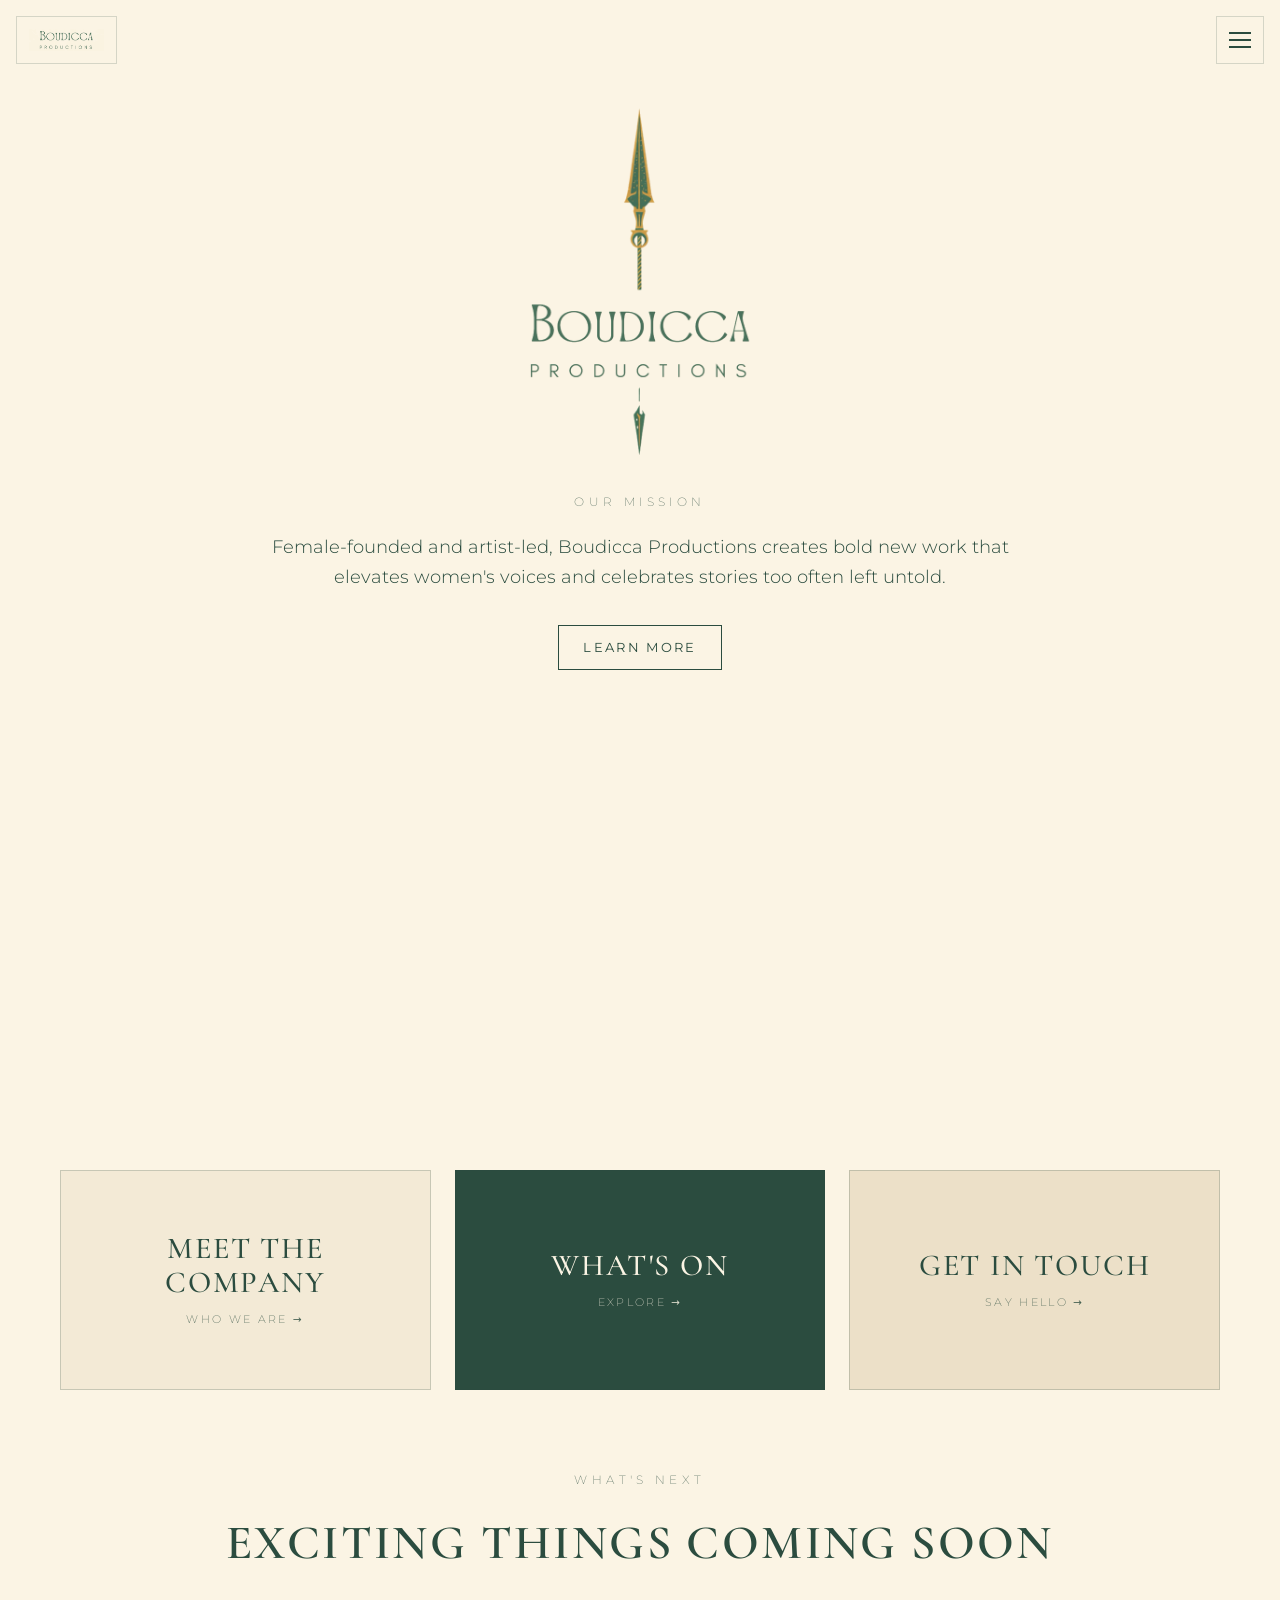
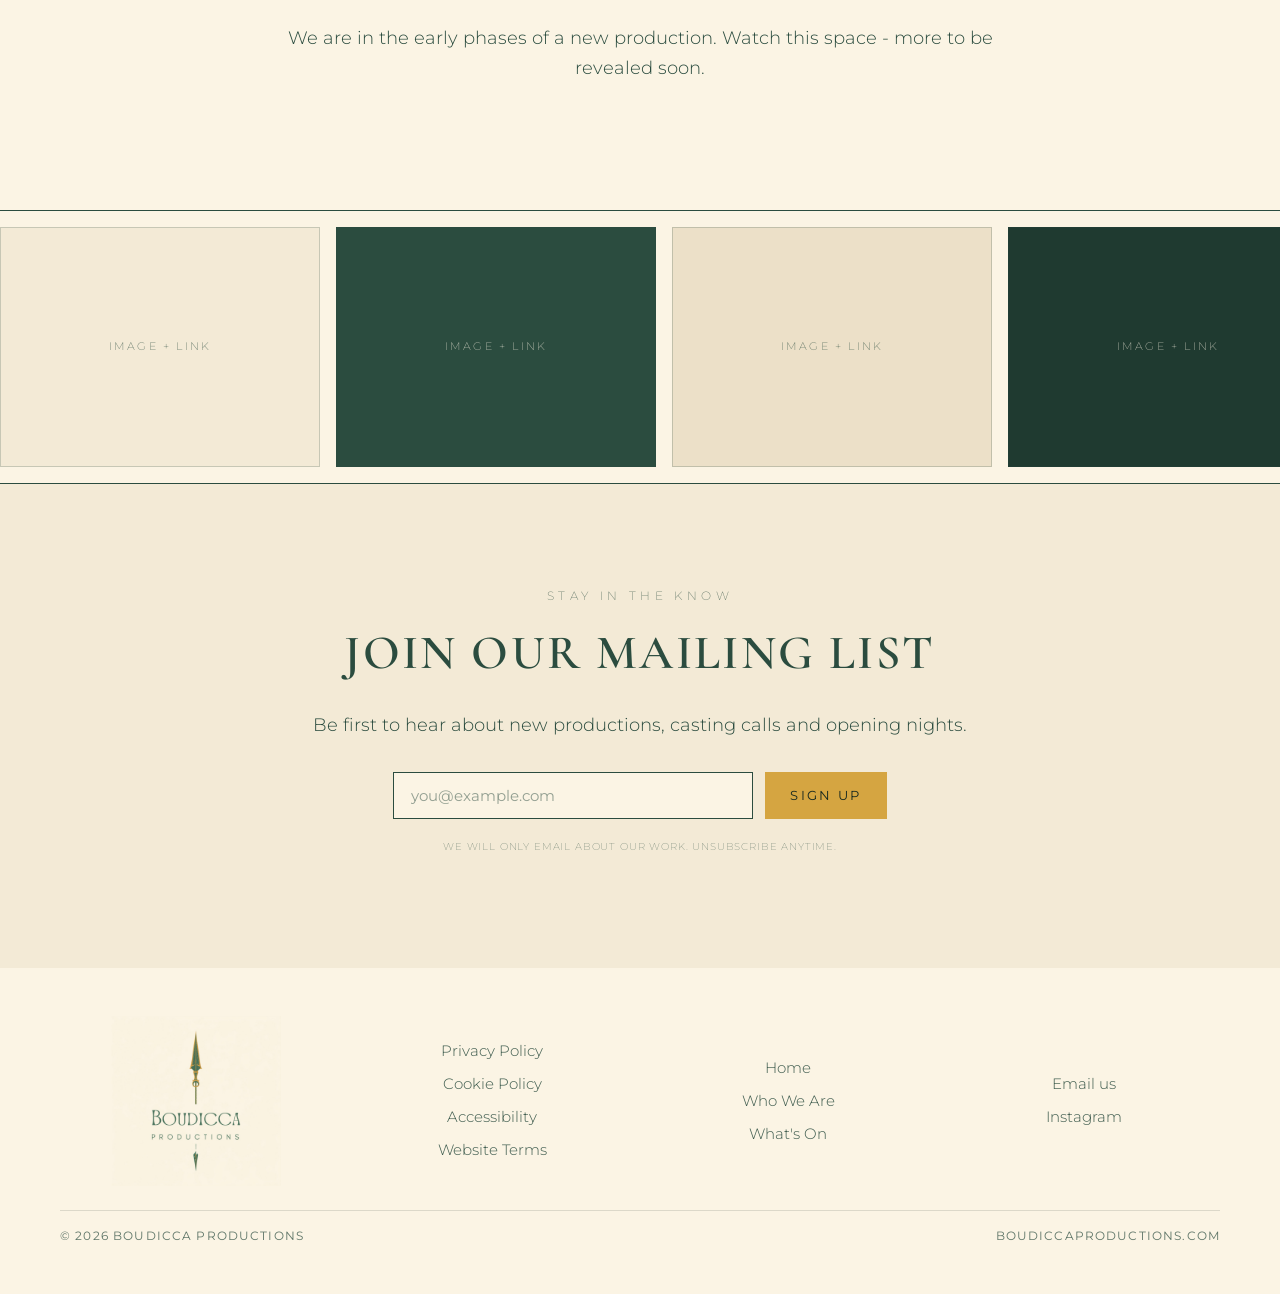
==== index.html @ f5ea2e33 "Refine homepage and shared layout" ====
<!DOCTYPE html>
<html lang="en">
  <head>
    <meta charset="utf-8" />
    <meta name="viewport" content="width=device-width, initial-scale=1" />
    <title>Boudicca Productions</title>
    <meta
      name="description"
      content="Female-founded, artist-led theatre company creating bold new work that elevates women's voices. Stage now; film and television to come."
    />
    <link rel="canonical" href="https://boudiccaproductions.com/" />
    <link rel="icon" type="image/png" sizes="32x32" href="assets/img/favicon-32.png" />
    <link rel="apple-touch-icon" sizes="180x180" href="assets/img/favicon-180.png" />
    <link rel="stylesheet" href="css/style.css" />
  </head>
  <body>
    <input type="checkbox" id="nav-toggle" class="nav-toggle" aria-label="Open menu" />
    <label for="nav-toggle" class="burger" aria-hidden="true"><span></span><span></span><span></span></label>
    <a class="brand-chip" href="index.html" aria-label="Boudicca Productions home"><img src="assets/img/wordmark.png" alt="Boudicca Productions" width="1184" height="346" /></a>
    <nav class="nav-overlay" aria-label="Primary">
      <ul>
          <li><a href="index.html" aria-current="page">Home</a></li>
          <li><a href="projects.html">What's On</a></li>
          <li><a href="who-we-are.html">Who We Are</a></li>
          <li><a href="mission.html">Our Mission</a></li>
          <li><a href="blog.html">Blog</a></li>
          <li><a href="contact.html">Contact</a></li>      </ul>
    </nav>
    <header class="site-header site-header--flush">
      <!-- LOGO ROW as the top banner: logo centred, a placeholder block each side.
           Swap the side blocks for images/content later. -->
      <div class="container" style="padding: 4.5rem 0 0">
        <img
          class="brand-band__logo"
          src="assets/img/logo-clear.png"
          alt=""
          width="900"
          height="900"
        />
      </div>
    </header>

    <main>
      <h1 class="sr-only">Boudicca Productions</h1>

      <!-- ============ MISSION STATEMENT ============ -->
      <section
        class="section section--tight center"
        id="mission"
        style="padding-top: 0"
      >
        <div class="container">
          <p class="eyebrow">Our Mission</p>
          <p class="lede">
            Female-founded and artist-led, Boudicca Productions creates bold new
            work that elevates women's voices and celebrates stories too often
            left untold.
          </p>
          <p style="margin-top: 2rem; margin-inline: auto">
            <a class="btn" href="mission.html">Learn More</a>
          </p>
        </div>
      </section>

      <!-- ============ CROSSFADE (below the mission) ============ -->
      <!-- Placeholder "Coming Soon" slides; swap each .hero-slide for an image:
           <div class="hero-slide"><img src="assets/img/hero/1.jpg" alt="" /></div> -->
      <section class="section" style="padding-block: 0" aria-label="Coming soon">
        <div class="hero-slider">
          <div class="hero-slide shade-g1"><span>Coming Soon</span></div>
          <div class="hero-slide shade-c1"><span>Coming Soon</span></div>
          <div class="hero-slide shade-g2"><span>Coming Soon</span></div>
        </div>
      </section>

      <!-- ============ CTA ROW (three link blocks, no logo) ============ -->
      <section class="section section--tight center cta-row-section">
        <div class="container">
          <div class="cta-row">
            <a class="logo-side shade-c1" href="who-we-are.html">
              <span class="logo-side__title">Meet the Company</span>
              <span class="logo-side__cue">Who we are &rarr;</span>
            </a>
            <a class="logo-side shade-g1" href="projects.html">
              <span class="logo-side__title">What's On</span>
              <span class="logo-side__cue">Explore &rarr;</span>
            </a>
            <a class="logo-side shade-c2" href="contact.html">
              <span class="logo-side__title">Get in Touch</span>
              <span class="logo-side__cue">Say hello &rarr;</span>
            </a>
          </div>
        </div>
      </section>

      <!-- ============ COMING SOON (text, own section) ============ -->
      <section class="section section--tight center what-next-block" aria-label="What's next">
        <div class="container">
          <p class="eyebrow">What's Next</p>
          <h2>Exciting things coming soon</h2>
          <p class="lede">
            We are in the early phases of a new production. Watch this space -
            more to be revealed soon.
          </p>
        </div>
      </section>

      <!-- ============ MARQUEE (standalone) ============ -->
      <section
        class="section section--tight"
        style="padding-bottom: 0"
        aria-label="Upcoming productions"
      >
        <!-- MARQUEE: full-bleed, infinite auto-scroll. The track holds TWO identical
             copies of the slides; the CSS shifts it -50% for a seamless loop, so keep
             the copies in sync. Placeholder slides (cream/green shades) mark where
             linked production images will go. Swap each <a> in BOTH copies for a real
             image link, e.g.
               <a class="coming-slide" href="/show">
                 <img src="assets/img/projects/show.jpg" alt="Show title" />
               </a> -->
        <div class="marquee" aria-label="Upcoming productions">
          <div class="marquee__track">
            <!-- copy 1 -->
            <a class="coming-slide shade-c1" href="#"><span>Image + link</span></a>
            <a class="coming-slide shade-g1" href="#"><span>Image + link</span></a>
            <a class="coming-slide shade-c2" href="#"><span>Image + link</span></a>
            <a class="coming-slide shade-g2" href="#"><span>Image + link</span></a>
            <a class="coming-slide shade-c3" href="#"><span>Image + link</span></a>
            <a class="coming-slide shade-g3" href="#"><span>Image + link</span></a>
            <!-- copy 2 (visual duplicate, hidden from assistive tech) -->
            <a class="coming-slide shade-c1" href="#" aria-hidden="true" tabindex="-1"><span>Image + link</span></a>
            <a class="coming-slide shade-g1" href="#" aria-hidden="true" tabindex="-1"><span>Image + link</span></a>
            <a class="coming-slide shade-c2" href="#" aria-hidden="true" tabindex="-1"><span>Image + link</span></a>
            <a class="coming-slide shade-g2" href="#" aria-hidden="true" tabindex="-1"><span>Image + link</span></a>
            <a class="coming-slide shade-c3" href="#" aria-hidden="true" tabindex="-1"><span>Image + link</span></a>
            <a class="coming-slide shade-g3" href="#" aria-hidden="true" tabindex="-1"><span>Image + link</span></a>
          </div>
        </div>
      </section>
          <section class="section section--tint newsletter" id="newsletter">
        <div class="container">
          <p class="eyebrow">Stay in the Know</p>
          <h2>Join our mailing list</h2>
          <p class="lede" style="margin-top: 0">
            Be first to hear about new productions, casting calls and opening
            nights.
          </p>
          <!-- PLACEHOLDER: set `action` to your mailing-list provider (Mailchimp,
               MailerLite, Buttondown, Formspree...). Static hosting cannot process
               the POST itself. -->
          <form class="signup" action="#" method="post">
            <label class="sr-only" for="nl-email">Email address</label>
            <input id="nl-email" type="email" name="email" placeholder="you@example.com" required />
            <button class="btn btn--cta" type="submit">Sign up</button>
          </form>
          <p class="newsletter__note">
            We will only email about our work. Unsubscribe anytime.
          </p>
        </div>
      </section>
    </main>

    <!-- ============ FOOTER (split) ============ -->
    <footer class="site-footer">
      <div class="container">
        <div class="footer-grid">
          <div class="footer-box footer-box--logo">
            <img
              class="footer-logo"
              src="assets/img/logo.png"
              alt="Boudicca Productions"
              width="900"
              height="900"
            />
          </div>
          <div class="footer-box">            <ul class="footer-list">
              <li><a href="privacy-policy.html">Privacy Policy</a></li>
              <li><a href="cookie-policy.html">Cookie Policy</a></li>
              <li><a href="accessibility.html">Accessibility</a></li>
              <li><a href="terms.html">Website Terms</a></li>
            </ul>
          </div>
          <div class="footer-box">            <ul class="footer-list">
              <li><a href="index.html">Home</a></li>
              <li><a href="who-we-are.html">Who We Are</a></li>
              <li><a href="projects.html">What's On</a></li>
            </ul>
          </div>
          <div class="footer-box">            <ul class="footer-list">
              <li><a href="mailto:hello@boudiccaproductions.com">Email us</a></li>
              <li><a href="https://www.instagram.com/boudiccaproductions/">Instagram</a></li>
            </ul>
          </div>
        </div>
        <div class="footer-bottom">
          <span>&copy; 2026 Boudicca Productions</span>
          <span>boudiccaproductions.com</span>
        </div>
      </div>
    </footer>
    <script>
      (function () {
        var t = document.getElementById("nav-toggle");
        if (!t) return;
        document.querySelectorAll(".nav-overlay a").forEach(function (a) {
          a.addEventListener("click", function () { t.checked = false; });
        });
        document.addEventListener("keydown", function (e) {
          if (e.key === "Escape") t.checked = false;
        });
      })();
    </script>
  </body>
</html>
---- css/style.css ----
@import url("../assets/fonts/fonts.css");
@import url("../assets/fonts/cormorant.css");

/* ============================================================
   Boudicca Productions — design system
   Palette + type taken from the brand logo (Canva → web-safe):
     parchment  #f7f5eb   background
     forest     #2b4c3f   headings / body / UI
   Heading face: Cormorant Garamond (the logo wordmark) · Body/label: Montserrat
   ============================================================ */

:root {
  --parchment: #fbf4e4; /* sampled from the logo file — logo sits seamless */
  --parchment-shade: #f3ead6; /* subtle panel tint */
  --forest: #2b4c3f;
  --forest-deep: #1f3a30;
  --forest-ink: #16281f; /* near-black green, footer/hero overlays */
  --hairline: rgba(43, 76, 63, 0.18);
  --gold: #d5a541; /* the spear gold — restrained accent */

  --measure: 62ch; /* comfortable reading width */
  --container: 1160px;
  --pad-block: clamp(3.5rem, 8vw, 7rem);

  --track: 0.35em; /* the logo's signature letter-spacing */
}
/* ---- reset-ish ---- */
*,
*::before,
*::after {
  box-sizing: border-box;
}

html {
  -webkit-text-size-adjust: 100%;
  scroll-behavior: smooth;
}

body {
  margin: 0;
  overflow-x: hidden; /* guard against any stray horizontal overflow */
  background: var(--parchment);
  color: var(--forest);
  font-family: "Montserrat", system-ui, sans-serif;
  font-weight: 400;
  line-height: 1.65;
  font-size: clamp(1rem, 0.6vw + 0.9rem, 1.075rem);
  -webkit-font-smoothing: antialiased;
  text-rendering: optimizeLegibility;
}

img {
  max-width: 100%;
  display: block;
}

a {
  color: inherit;
}

/* ---- headings ---- */
h1,
h2,
h3 {
  font-family: "Cormorant Garamond", Georgia, serif; /* the logo wordmark face */
  font-weight: 600; /* Cormorant is delicate — 600 holds weight at display sizes */
  text-transform: uppercase;
  line-height: 1.14;
  margin: 0 0 0.6em;
  letter-spacing: 0.05em;
}

h1 {
  font-size: clamp(2.4rem, 6vw, 4.5rem);
}
h2 {
  font-size: clamp(1.8rem, 4vw, 3rem);
}
h3 {
  font-size: clamp(1.2rem, 2.4vw, 1.6rem);
}

p {
  max-width: var(--measure);
}

/* label / eyebrow — Montserrat thin, tracked, uppercase (the "PRODUCTIONS" look) */
.eyebrow {
  font-weight: 200;
  text-transform: uppercase;
  letter-spacing: var(--track);
  font-size: 0.78rem;
  color: var(--forest);
  opacity: 0.75;
  margin: 0 0 1.2rem;
}
/* centre the eyebrow block inside centred sections (it's a max-width <p>) */
.center .eyebrow,
.eyebrow.center {
  margin-inline: auto;
}

/* readable prose block (mission page longer copy) */
.prose {
  max-width: var(--measure);
  margin-inline: auto;
  text-align: center;
}
.prose p {
  margin: 0 0 1.1rem;
}

/* ---- layout helpers ---- */
.container {
  width: min(100% - 2.5rem, var(--container));
  margin-inline: auto;
}

.section {
  padding-block: var(--pad-block);
  text-align: center; /* centred is the default — add .text-left where you want left */
}
/* keep max-width text blocks page-centred, not hugging the left */
.section p {
  margin-inline: auto;
}
.text-left {
  text-align: left;
}

.section--tint {
  background: var(--parchment-shade);
}

.section--tight {
  padding-block: clamp(1.25rem, 3vw, 2.25rem);
}
.cta-row-section {
  padding-top: clamp(2rem, 4vw, 3.25rem);
}
.what-next-block {
  min-height: clamp(220px, 28vw, 320px);
  display: grid;
  place-items: center;
}
.what-next-block .container {
  display: grid;
  gap: 0.35rem;
  justify-items: center;
}

.rule {
  border: 0;
  border-top: 1px solid var(--hairline);
  margin: 0;
}

.center {
  text-align: center;
}

.lede {
  font-size: clamp(1.1rem, 1.4vw, 1.35rem);
  font-weight: 300;
  line-height: 1.7;
  margin-inline: auto;
}

/* ---- buttons ---- */
.btn {
  display: inline-block;
  font-family: "Montserrat", sans-serif;
  font-weight: 400;
  text-transform: uppercase;
  letter-spacing: 0.18em;
  font-size: 0.8rem;
  text-decoration: none;
  padding: 0.85em 1.9em;
  border: 1px solid var(--forest);
  color: var(--forest);
  background: transparent;
  transition: background 0.2s ease, color 0.2s ease;
}
.btn:hover,
.btn:focus-visible {
  background: var(--forest);
  color: var(--parchment);
}
.btn--light {
  border-color: var(--parchment);
  color: var(--parchment);
}
.btn--light:hover,
.btn--light:focus-visible {
  background: var(--parchment);
  color: var(--forest-ink);
}

/* gold primary button (the spear colour), for on-page CTAs */
.btn--cta {
  background: var(--gold);
  border-color: var(--gold);
  color: var(--forest-ink);
}
.btn--cta:hover,
.btn--cta:focus-visible {
  background: var(--forest);
  border-color: var(--forest);
  color: var(--parchment);
}

/* ============================================================
   Newsletter band (pre-footer) — the CTA's destination
   ============================================================ */
.newsletter {
  background: var(--parchment-shade);
  text-align: center;
}
.newsletter .container {
  width: min(100% - 2rem, var(--container));
}
.signup {
  display: flex;
  flex-wrap: wrap;
  gap: 0.75rem;
  justify-content: center;
  margin-top: 2rem;
}
.signup input[type="email"] {
  flex: 1 1 320px;
  max-width: 360px;
  font-family: "Montserrat", sans-serif;
  font-size: 0.95rem;
  padding: 0.85em 1.1em;
  border: 1px solid var(--forest);
  background: var(--parchment);
  color: var(--forest);
}
.signup input[type="email"]::placeholder {
  color: rgba(43, 76, 63, 0.5);
}
.signup input[type="email"]:focus-visible {
  outline: 2px solid var(--gold);
  outline-offset: 2px;
}
.signup .btn--cta {
  cursor: pointer;
  flex: 0 0 auto;
}
.newsletter__note {
  font-weight: 200;
  letter-spacing: 0.08em;
  text-transform: uppercase;
  font-size: 0.65rem;
  opacity: 0.6;
  margin-top: 1.2rem;
}

/* ============================================================
   Header / nav
   ============================================================ */
/* header banner — crossfading slideshow (part of the page; the burger stays fixed) */
.site-header {
  border-bottom: 1px solid var(--hairline);
}
.site-header--flush {
  border-bottom: none;
}
.hero-slider {
  position: relative;
  height: clamp(220px, 44vh, 460px);
  overflow: hidden;
  background: var(--parchment);
}
.hero-slide {
  position: absolute;
  inset: 0;
  display: grid;
  place-items: center;
  opacity: 0;
  animation: hero-crossfade 12s infinite;
}
.hero-slide:nth-child(1) {
  animation-delay: 0s;
}
.hero-slide:nth-child(2) {
  animation-delay: 4s;
}
.hero-slide:nth-child(3) {
  animation-delay: 8s;
}
.hero-slide span {
  font-family: "Cormorant Garamond", serif;
  text-transform: uppercase;
  letter-spacing: 0.14em;
  font-size: clamp(1.7rem, 5vw, 3.2rem);
}
/* fade-in (0-5%) of one slide aligns with fade-out (33-38%) of the previous => crossfade */
@keyframes hero-crossfade {
  0% {
    opacity: 0;
  }
  5% {
    opacity: 1;
  }
  33% {
    opacity: 1;
  }
  38% {
    opacity: 0;
  }
  100% {
    opacity: 0;
  }
}
@media (prefers-reduced-motion: reduce) {
  .hero-slide {
    animation: none;
    opacity: 0;
  }
  .hero-slide:first-child {
    opacity: 1;
  }
}

/* ---- burger ("options") — the only nav control, fixed top-right ---- */
.nav-toggle {
  position: absolute;
  width: 1px;
  height: 1px;
  opacity: 0;
  pointer-events: none;
}
.burger {
  position: fixed;
  top: 1rem;
  right: 1rem;
  z-index: 60;
  display: flex;
  flex-direction: column;
  justify-content: center;
  gap: 5px;
  width: 48px;
  height: 48px;
  padding: 0 12px;
  cursor: pointer;
  background: var(--parchment);
  border: 1px solid var(--hairline);
}
.burger span {
  display: block;
  height: 2px;
  background: var(--forest);
  transition: transform 0.25s ease, opacity 0.2s ease, background 0.25s ease;
}
.nav-toggle:focus-visible + .burger {
  outline: 2px solid var(--gold);
  outline-offset: 2px;
}
/* burger morphs to an X, bars go cream over the dark overlay */
.nav-toggle:checked + .burger {
  background: transparent;
  border-color: transparent;
}
.nav-toggle:checked + .burger span {
  background: var(--parchment);
}
.nav-toggle:checked + .burger span:nth-child(1) {
  transform: translateY(7px) rotate(45deg);
}
.nav-toggle:checked + .burger span:nth-child(2) {
  opacity: 0;
}
.nav-toggle:checked + .burger span:nth-child(3) {
  transform: translateY(-7px) rotate(-45deg);
}

/* ---- wordmark chip — fixed top-right, beside the burger ---- */
.brand-chip {
  position: fixed;
  top: 1rem;
  left: 1rem; /* top-left corner, mirroring the burger */
  z-index: 60;
  display: flex;
  align-items: center;
  height: 48px;
  padding: 0 12px;
  background: var(--parchment);
  border: 1px solid var(--hairline);
  transition: opacity 0.25s ease;
}
.brand-chip img {
  height: 22px;
  width: auto;
  display: block;
}
/* hide it while the menu overlay is open */
.nav-toggle:checked ~ .brand-chip {
  opacity: 0;
  pointer-events: none;
}

/* ---- full-screen overlay menu ---- */
.nav-overlay {
  position: fixed;
  inset: 0;
  z-index: 55;
  background: var(--forest-ink);
  display: grid;
  place-content: center;
  opacity: 0;
  visibility: hidden;
  transition: opacity 0.3s ease, visibility 0s linear 0.3s;
}
.nav-toggle:checked ~ .nav-overlay {
  opacity: 1;
  visibility: visible;
  transition: opacity 0.3s ease;
}
.nav-overlay ul {
  list-style: none;
  margin: 0;
  padding: 0;
  text-align: center;
  display: grid;
  gap: clamp(1rem, 3vw, 1.8rem);
}
.nav-overlay a {
  font-family: "Cormorant Garamond", serif;
  text-transform: uppercase;
  font-weight: 500;
  font-size: clamp(1.7rem, 6vw, 3rem);
  letter-spacing: 0.08em;
  color: var(--parchment);
  text-decoration: none;
  transition: color 0.2s ease;
}
.nav-overlay a:hover,
.nav-overlay a:focus-visible,
.nav-overlay a[aria-current="page"] {
  color: var(--gold);
}

/* ============================================================
   Brand band — full spear logo on parchment (seamless)
   ============================================================ */
.logo-row {
  display: grid;
  grid-template-columns: 1fr auto 1fr; /* block | logo | block */
  align-items: stretch;
  gap: clamp(1.25rem, 4vw, 3rem);
}
/* row of CTA blocks (no logo) — wraps on narrow screens */
.cta-row {
  display: grid;
  grid-template-columns: repeat(auto-fit, minmax(200px, 1fr));
  gap: clamp(0.75rem, 2vw, 1.5rem);
}
.brand-band__logo {
  width: min(420px, 40vw); /* expanded */
  height: auto;
  margin-inline: auto;
  align-self: center;
}
.logo-side {
  display: grid;
  place-content: center;
  gap: 0.7rem;
  min-height: 220px;
  padding: 1.5rem;
  border: 1px solid rgba(43, 76, 63, 0.22);
  text-align: center;
  text-decoration: none;
  transition: filter 0.2s ease, transform 0.2s ease;
}
.logo-side:hover,
.logo-side:focus-visible {
  filter: brightness(0.96);
  transform: translateY(-2px);
  outline: none;
}
.logo-side__title {
  font-family: "Cormorant Garamond", serif;
  text-transform: uppercase;
  font-weight: 500;
  font-size: clamp(1.3rem, 2.6vw, 1.9rem);
  letter-spacing: 0.06em;
  line-height: 1.12;
}
.logo-side__cue {
  font-weight: 200;
  text-transform: uppercase;
  letter-spacing: 0.22em;
  font-size: 0.66rem;
  opacity: 0.85;
}
@media (max-width: 680px) {
  .logo-row {
    grid-template-columns: 1fr; /* logo only on small screens */
  }
  .logo-side {
    display: none;
  }
}

/* ============================================================
   Coming-soon carousel — placeholder slides (cream/green shades)
   mark where linked production images will go. Footer-style
   outline; scrolls horizontally across the page.
   ============================================================ */
.marquee {
  width: 100%; /* full-bleed — scrolls across the whole page */
  overflow: hidden;
  border-block: 1px solid var(--forest); /* footer-style outline, full width */
  padding-block: 1rem;
  margin-top: 1.75rem;
}
.marquee__track {
  display: flex;
  width: max-content;
  animation: marquee-scroll 48s linear infinite;
}
/* two identical copies live in the track; -50% shifts exactly one copy => seamless loop */
@keyframes marquee-scroll {
  from {
    transform: translateX(0);
  }
  to {
    transform: translateX(-50%);
  }
}
.marquee:hover .marquee__track,
.marquee__track:focus-within {
  animation-play-state: paused; /* pause so links are clickable */
}
.coming-slide {
  flex: 0 0 clamp(220px, 42vw, 320px);
  aspect-ratio: 4 / 3;
  margin-right: 1rem; /* per-slide gap keeps the loop maths exact */
  display: grid;
  place-items: center;
  text-decoration: none;
  border: 1px solid rgba(43, 76, 63, 0.22);
  transition: transform 0.2s ease, filter 0.2s ease;
}
@media (prefers-reduced-motion: reduce) {
  .marquee {
    overflow-x: auto; /* no auto-scroll — let the user scroll it by hand */
  }
  .marquee__track {
    animation: none;
  }
}
.coming-slide span {
  font-weight: 200;
  text-transform: uppercase;
  letter-spacing: 0.2em;
  font-size: 0.68rem;
  opacity: 0.8;
}
.coming-slide:hover,
.coming-slide:focus-visible {
  transform: translateY(-2px);
  filter: brightness(0.97);
  outline: none;
}
/* shades — alternating cream and green so the slots read as placeholders */
.shade-c1 {
  background: #f3ead6;
  color: var(--forest);
}
.shade-c2 {
  background: #ece0c8;
  color: var(--forest);
}
.shade-c3 {
  background: #e4d7bd;
  color: var(--forest);
}
.shade-g1 {
  background: var(--forest);
  color: var(--parchment);
}
.shade-g2 {
  background: var(--forest-deep);
  color: var(--parchment);
}
.shade-g3 {
  background: #3a4b3f;
  color: var(--parchment);
}

/* ============================================================
   Hero
   ============================================================ */
.hero {
  text-align: center;
  padding-block: clamp(1.5rem, 3vw, 2.75rem);
  position: relative;
  overflow: hidden;
}
.hero__logo {
  width: min(380px, 60vw);
  height: auto;
  margin-inline: auto;
}
.hero__wordmark {
  font-size: clamp(2.6rem, 9vw, 6.5rem);
  margin: 0;
  letter-spacing: 0.03em;
}
.hero__wordmark span {
  display: block;
}
.hero .sub {
  font-family: "Montserrat", sans-serif;
  font-weight: 200;
  text-transform: uppercase;
  letter-spacing: 0.42em;
  font-size: clamp(0.7rem, 1.8vw, 1.15rem);
  margin-top: clamp(0.6rem, 1.5vw, 1.2rem);
  padding-left: 0.42em; /* optical: balance the trailing track */
  text-align: center;
  color: var(--forest);
  opacity: 0.85;
}

/* ============================================================
   Feature image (full-bleed)
   ============================================================ */
.feature-img {
  position: relative;
  min-height: clamp(320px, 55vh, 620px);
  background: var(--forest-ink) center/cover no-repeat;
  display: grid;
  place-items: center;
  color: var(--parchment);
  text-align: center;
}
.feature-img::after {
  content: "";
  position: absolute;
  inset: 0;
  background: linear-gradient(
    to bottom,
    rgba(22, 40, 31, 0.25),
    rgba(22, 40, 31, 0.55)
  );
}
.feature-img__caption {
  position: relative;
  z-index: 1;
  max-width: 40ch;
  padding: 1.5rem;
}
/* placeholder texture when no photo set yet */
.img-placeholder {
  background:
    repeating-linear-gradient(
      -45deg,
      rgba(247, 245, 235, 0.05) 0 14px,
      rgba(247, 245, 235, 0.02) 14px 28px
    ),
    var(--forest-ink);
}
.img-placeholder-note {
  font-weight: 200;
  letter-spacing: var(--track);
  text-transform: uppercase;
  font-size: 0.7rem;
  opacity: 0.7;
}

/* ============================================================
   Card grids (team, pets, projects)
   ============================================================ */
.grid {
  display: grid;
  gap: clamp(1.5rem, 3vw, 2.5rem);
}
.grid--3 {
  grid-template-columns: repeat(auto-fit, minmax(240px, 1fr));
}
.grid--4 {
  grid-template-columns: repeat(auto-fit, minmax(190px, 1fr));
}

.card {
  text-align: center;
}
.card__photo {
  aspect-ratio: 3 / 4;
  width: 100%;
  object-fit: cover;
  background: var(--forest-ink);
  margin-bottom: 1.1rem;
  filter: grayscale(0.15);
}
.card--pet .card__photo {
  aspect-ratio: 1 / 1;
  border-radius: 50%;
  max-width: 200px;
  margin-inline: auto;
}
.card__name {
  margin: 0 0 0.15rem;
  font-size: 1.15rem;
}
.card__role {
  font-weight: 200;
  text-transform: uppercase;
  letter-spacing: var(--track);
  font-size: 0.68rem;
  opacity: 0.7;
  margin: 0 0 0.7rem;
}
.card__bio {
  font-size: 0.95rem;
  font-weight: 300;
  margin-inline: auto;
  max-width: 34ch;
}

/* photo placeholder shim */
.photo-shim {
  display: grid;
  place-items: center;
  color: rgba(247, 245, 235, 0.55);
  font-weight: 200;
  letter-spacing: 0.2em;
  text-transform: uppercase;
  font-size: 0.65rem;
}

.blog-row {
  display: flex;
  gap: 1rem;
  overflow-x: auto;
  padding-bottom: 0.75rem;
  scroll-snap-type: x mandatory;
  -webkit-overflow-scrolling: touch;
}
.blog-row::-webkit-scrollbar {
  height: 10px;
}
.blog-row::-webkit-scrollbar-thumb {
  background: rgba(43, 76, 63, 0.2);
  border-radius: 999px;
}
.blog-tile {
  flex: 0 0 clamp(240px, 28vw, 340px);
  display: grid;
  gap: 0.8rem;
  padding: clamp(0.9rem, 2vw, 1.4rem);
  border: 1px solid rgba(43, 76, 63, 0.18);
  box-shadow: 0 0 0 1px rgba(247, 245, 235, 0.38) inset;
  scroll-snap-align: start;
}
.blog-tile__body {
  display: grid;
  gap: 0.35rem;
}
.blog-tile .eyebrow {
  margin-bottom: 0.3rem;
}
.blog-tile .card__bio {
  margin-bottom: 0;
}

@media (max-width: 780px) {
  .blog-row {
    gap: 0.8rem;
  }
  .blog-tile {
    flex-basis: clamp(220px, 74vw, 320px);
  }
}

/* ============================================================
   Projects — category tabs + carousel
   ============================================================ */
.cats {
  display: flex;
  flex-wrap: wrap;
  justify-content: center;
  gap: 0.75rem;
  margin-bottom: 3rem;
}
.cat {
  font-weight: 200;
  text-transform: uppercase;
  letter-spacing: 0.2em;
  font-size: 0.8rem;
  padding: 0.6em 1.4em;
  border: 1px solid var(--hairline);
  background: transparent;
  color: var(--forest);
  cursor: default;
}
.cat--active {
  border-color: var(--forest);
  background: var(--forest);
  color: var(--parchment);
}
/* TV / Film — drawn as "to be hidden" (theatre-first launch) */
.is-hidden {
  display: none !important;
}

.carousel {
  display: flex;
  gap: 1.25rem;
  overflow-x: auto;
  scroll-snap-type: x mandatory;
  padding-bottom: 1rem;
  -webkit-overflow-scrolling: touch;
  scrollbar-width: thin;
}
.carousel__item {
  flex: 0 0 clamp(260px, 60vw, 460px);
  scroll-snap-align: center;
}
.carousel__img {
  aspect-ratio: 16 / 10;
  width: 100%;
  object-fit: cover;
  background: var(--forest-ink);
}
.carousel__title {
  margin: 0.9rem 0 0.1rem;
  font-size: 1.15rem;
}
.carousel__meta {
  font-weight: 200;
  letter-spacing: var(--track);
  text-transform: uppercase;
  font-size: 0.68rem;
  opacity: 0.7;
}

/* ============================================================
   Detail template (page 3): mission / logo / longer bio / bullets
   ============================================================ */
.detail {
  display: grid;
  gap: clamp(2rem, 4vw, 3.5rem);
}
.detail__bullets {
  list-style: none;
  padding: 0;
  margin: 0;
  display: grid;
  gap: 0.6rem;
  max-width: var(--measure);
  justify-self: center;
  text-align: left; /* markers read left even inside a centred section */
}
.detail__bullets li {
  padding-left: 1.4rem;
  position: relative;
  font-weight: 300;
}
.detail__bullets li::before {
  content: "";
  position: absolute;
  left: 0;
  top: 0.62em;
  width: 0.5rem;
  height: 0.5rem;
  background: var(--gold);
  transform: rotate(45deg);
}

/* ============================================================
   Contact
   ============================================================ */
.contact-grid {
  display: grid;
  gap: clamp(1.5rem, 3vw, 2.5rem);
  grid-template-columns: repeat(auto-fit, minmax(220px, 1fr));
}
.contact-item h3 {
  font-size: 1rem;
  margin-bottom: 0.4rem;
}
.contact-item a {
  color: var(--forest);
}

/* ============================================================
   Footer — "split" (inverted forest panel)
   ============================================================ */
.site-footer {
  background: var(--parchment);
  color: var(--forest);
  padding-block: clamp(2rem, 4vw, 3rem);
}
.site-footer .container {
  border: 0;
  width: min(100% - 2rem, var(--container));
  padding: 0;
}
.site-footer a {
  color: var(--forest);
  text-decoration: none;
  opacity: 0.9;
}
.site-footer a:hover {
  opacity: 1;
  text-decoration: underline;
}
.footer-grid {
  display: grid;
  gap: clamp(1rem, 2vw, 1.5rem);
  grid-template-columns: repeat(4, minmax(0, 1fr));
  align-items: center;
  justify-items: center;
  text-align: center;
}
.footer-box {
  width: 100%;
  text-align: center;
}
.footer-box--logo {
  display: flex;
  justify-content: center;
}
.footer-logo {
  width: min(170px, 72%);
  height: auto;
  margin-inline: auto;
}
.footer-list {
  list-style: none;
  margin: 0;
  padding: 0;
  display: grid;
  gap: 0.55rem;
  font-weight: 300;
  font-size: 0.92rem;
}
.footer-bottom {
  margin-top: 1.5rem;
  padding-top: 1rem;
  border-top: 1px solid rgba(22, 40, 31, 0.18);
  font-weight: 400;
  letter-spacing: 0.1em;
  font-size: 0.72rem;
  text-transform: uppercase;
  opacity: 0.75;
  display: flex;
  flex-wrap: wrap;
  gap: 0.5rem 1.5rem;
  justify-content: space-between;
}

@media (max-width: 680px) {
  .footer-grid {
    grid-template-columns: 1fr 1fr;
    gap: 1rem;
  }
}
@media (max-width: 400px) {
  .footer-grid {
    grid-template-columns: 1fr;
  }
}

/* ---- reduced motion ---- */
@media (prefers-reduced-motion: reduce) {
  html {
    scroll-behavior: auto;
  }
  * {
    transition-duration: 0.01ms !important;
  }
}

/* visually-hidden (a11y) */
.sr-only {
  position: absolute;
  width: 1px;
  height: 1px;
  padding: 0;
  margin: -1px;
  overflow: hidden;
  clip: rect(0, 0, 0, 0);
  white-space: nowrap;
  border: 0;
}
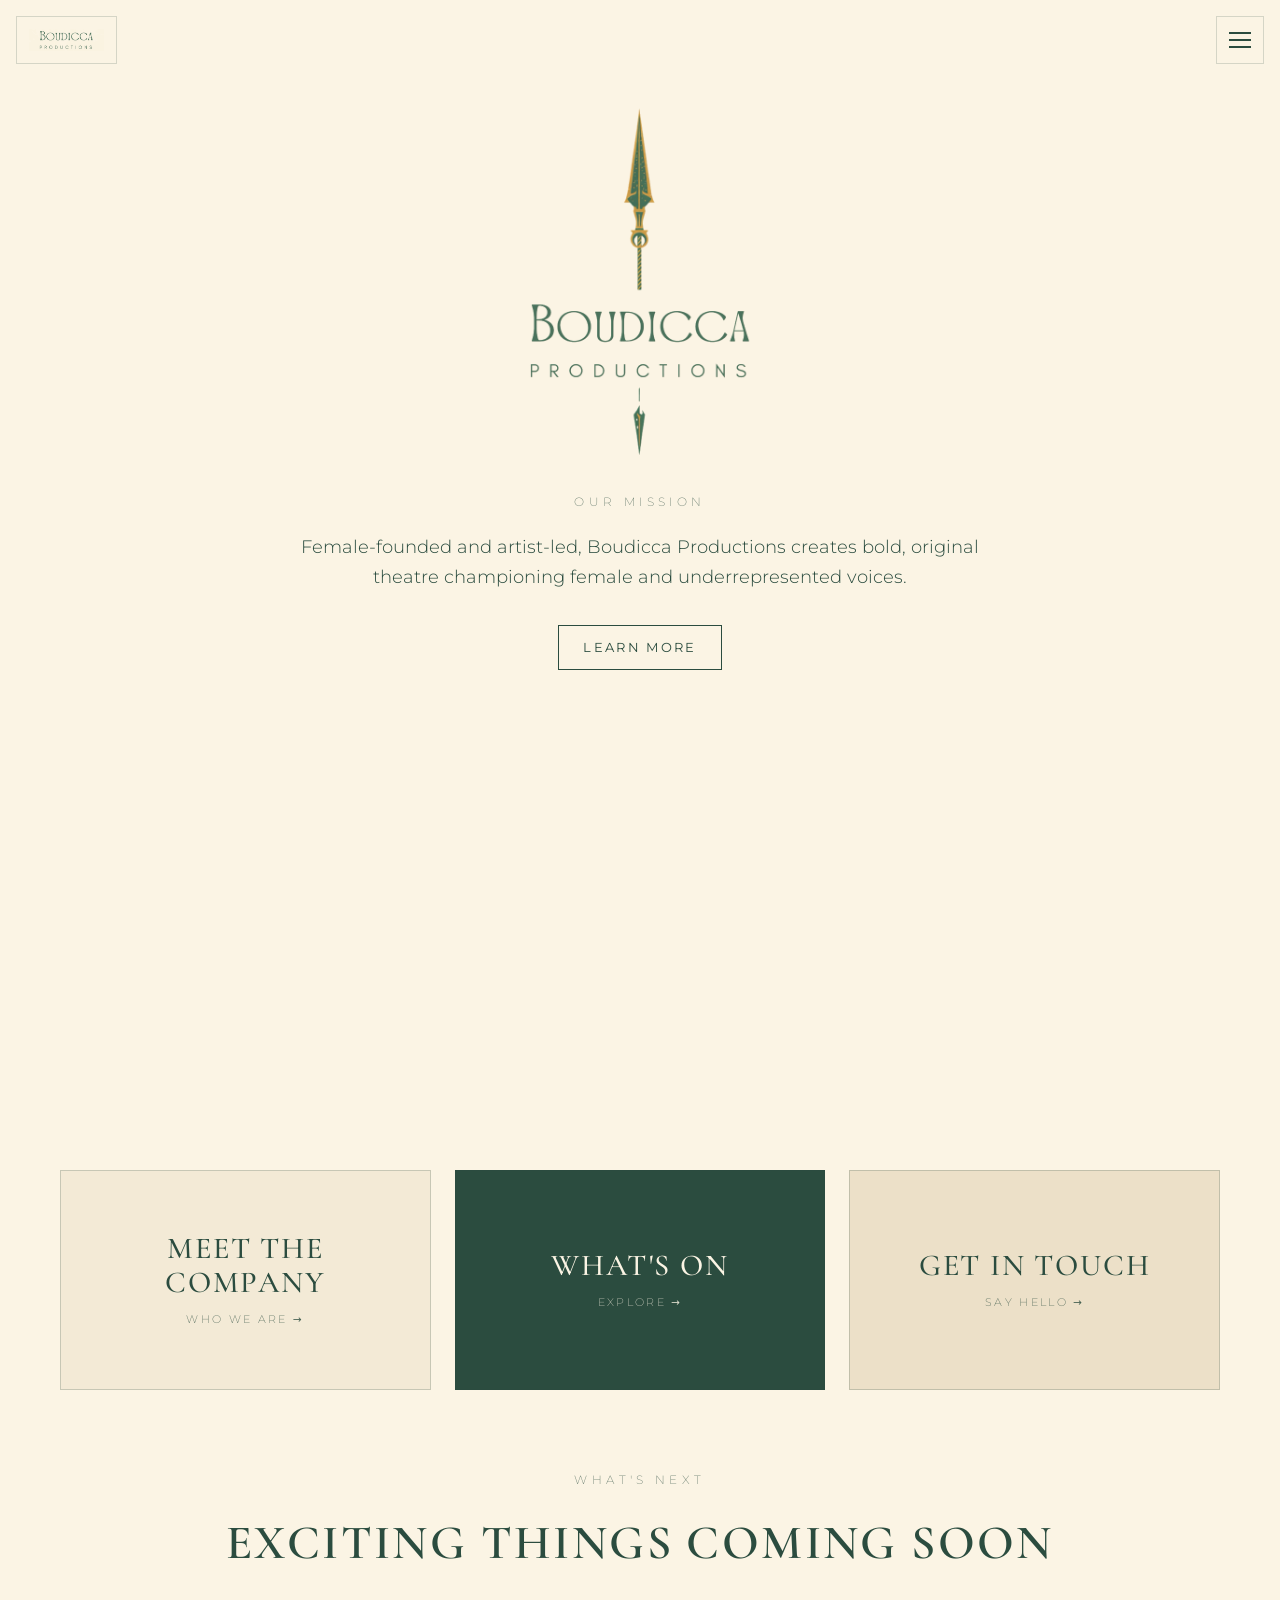
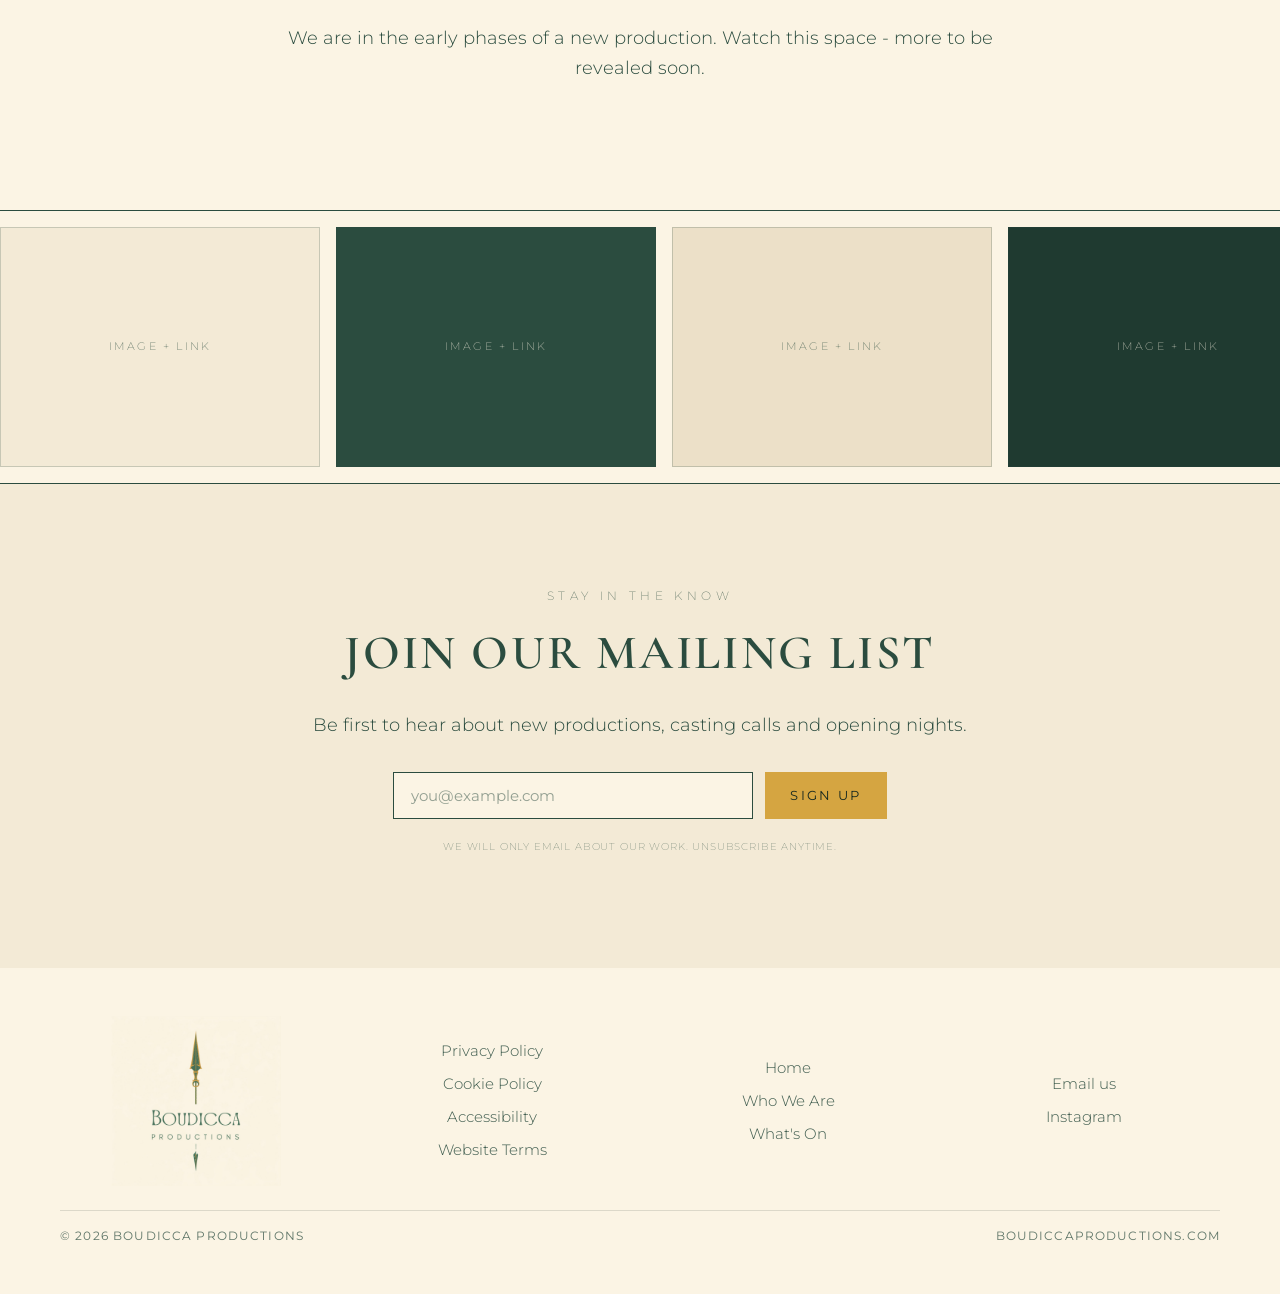
==== commit b864013f: "Match homepage mission copy to bio" ====
--- a/index.html
+++ b/index.html
@@ -6,7 +6,7 @@
     <title>Boudicca Productions</title>
     <meta
       name="description"
-      content="Female-founded, artist-led theatre company creating bold new work that elevates women's voices. Stage now; film and television to come."
+      content="Female-founded, artist-led theatre company creating bold, original theatre championing female and underrepresented voices."
     />
     <link rel="canonical" href="https://boudiccaproductions.com/" />
     <link rel="icon" type="image/png" sizes="32x32" href="assets/img/favicon-32.png" />
@@ -52,9 +52,8 @@
         <div class="container">
           <p class="eyebrow">Our Mission</p>
           <p class="lede">
-            Female-founded and artist-led, Boudicca Productions creates bold new
-            work that elevates women's voices and celebrates stories too often
-            left untold.
+            Female-founded and artist-led, Boudicca Productions creates bold,
+            original theatre championing female and underrepresented voices.
           </p>
           <p style="margin-top: 2rem; margin-inline: auto">
             <a class="btn" href="mission.html">Learn More</a>
@@ -174,21 +173,24 @@
               height="900"
             />
           </div>
-          <div class="footer-box">            <ul class="footer-list">
+          <div class="footer-box">
+            <ul class="footer-list">
               <li><a href="privacy-policy.html">Privacy Policy</a></li>
               <li><a href="cookie-policy.html">Cookie Policy</a></li>
               <li><a href="accessibility.html">Accessibility</a></li>
               <li><a href="terms.html">Website Terms</a></li>
             </ul>
           </div>
-          <div class="footer-box">            <ul class="footer-list">
+          <div class="footer-box">
+            <ul class="footer-list">
               <li><a href="index.html">Home</a></li>
               <li><a href="who-we-are.html">Who We Are</a></li>
               <li><a href="projects.html">What's On</a></li>
             </ul>
           </div>
-          <div class="footer-box">            <ul class="footer-list">
-              <li><a href="mailto:hello@boudiccaproductions.com">Email us</a></li>
+          <div class="footer-box">
+            <ul class="footer-list">
+              <li><a href="mailto:info@boudiccaproductions.com">Email us</a></li>
               <li><a href="https://www.instagram.com/boudiccaproductions/">Instagram</a></li>
             </ul>
           </div>
--- a/css/style.css
+++ b/css/style.css
@@ -692,6 +692,7 @@
   aspect-ratio: 3 / 4;
   width: 100%;
   object-fit: cover;
+  object-position: center;
   background: var(--forest-ink);
   margin-bottom: 1.1rem;
   filter: grayscale(0.15);
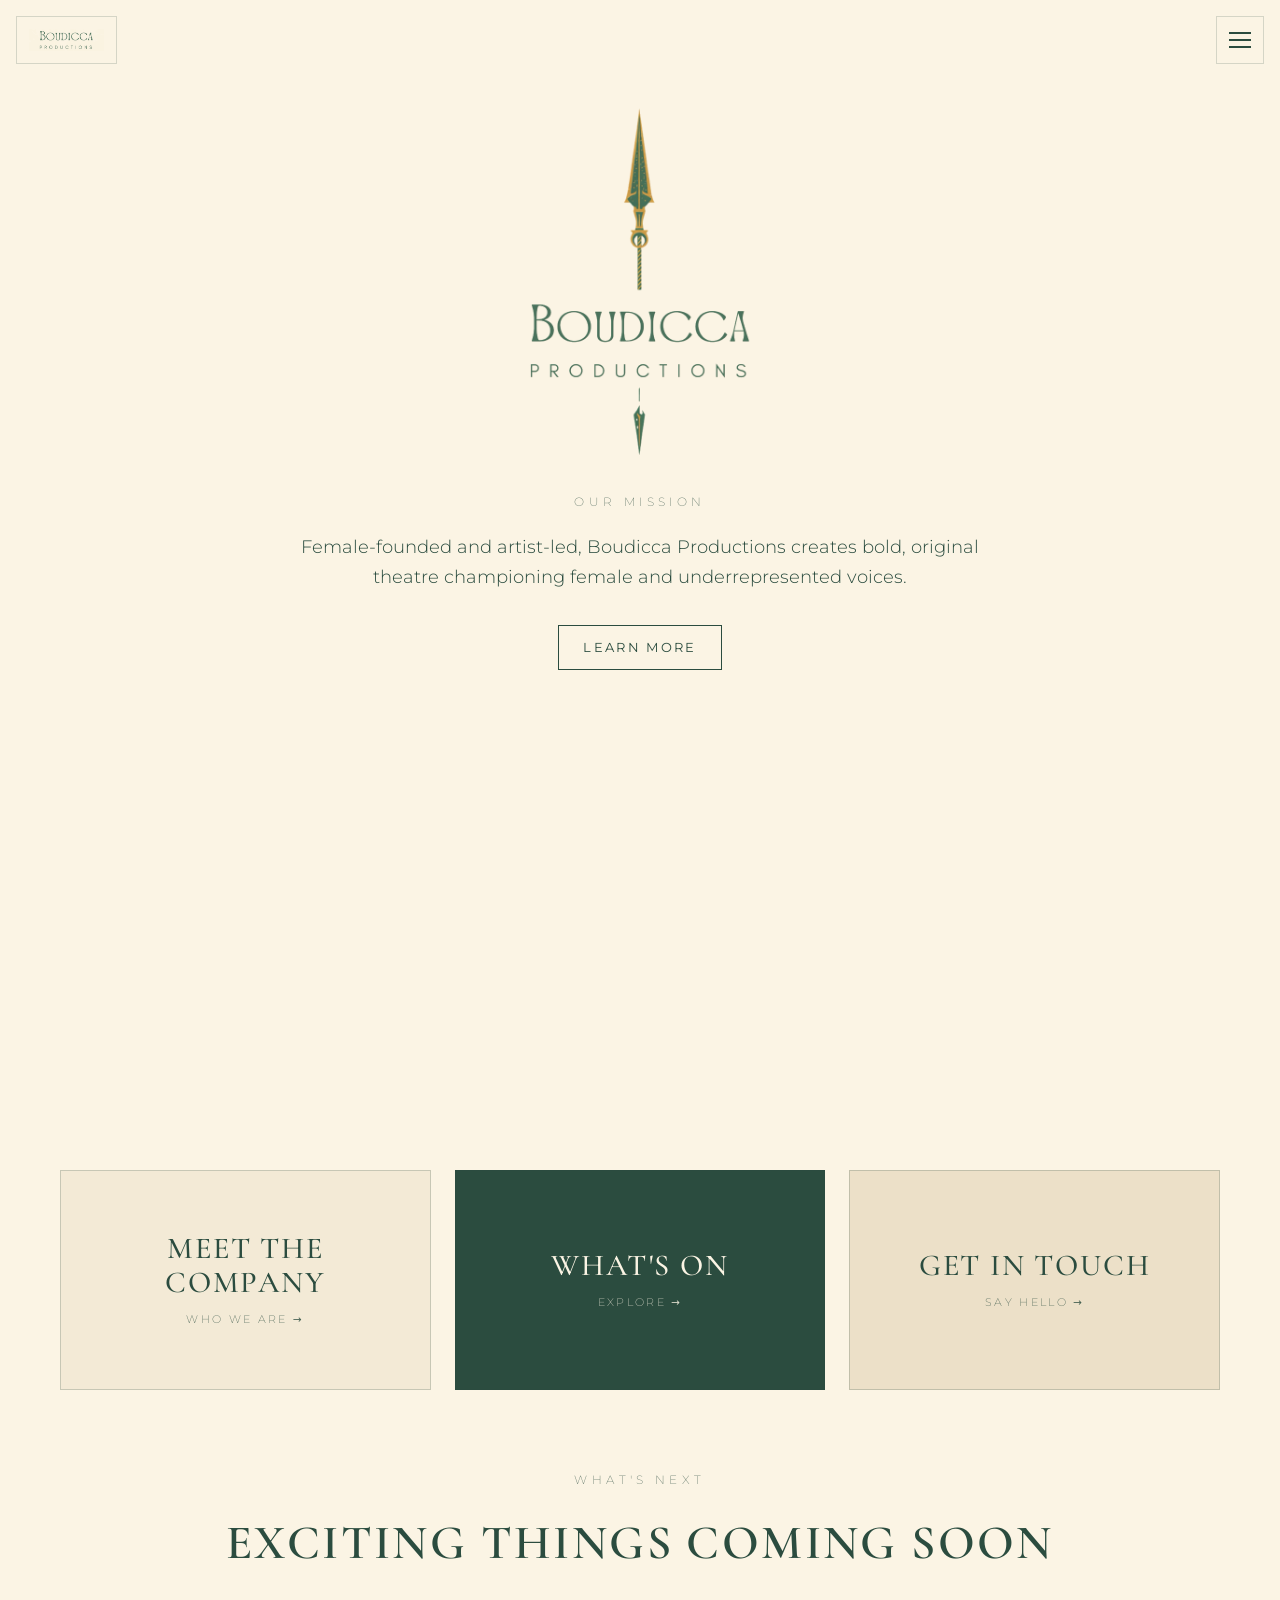
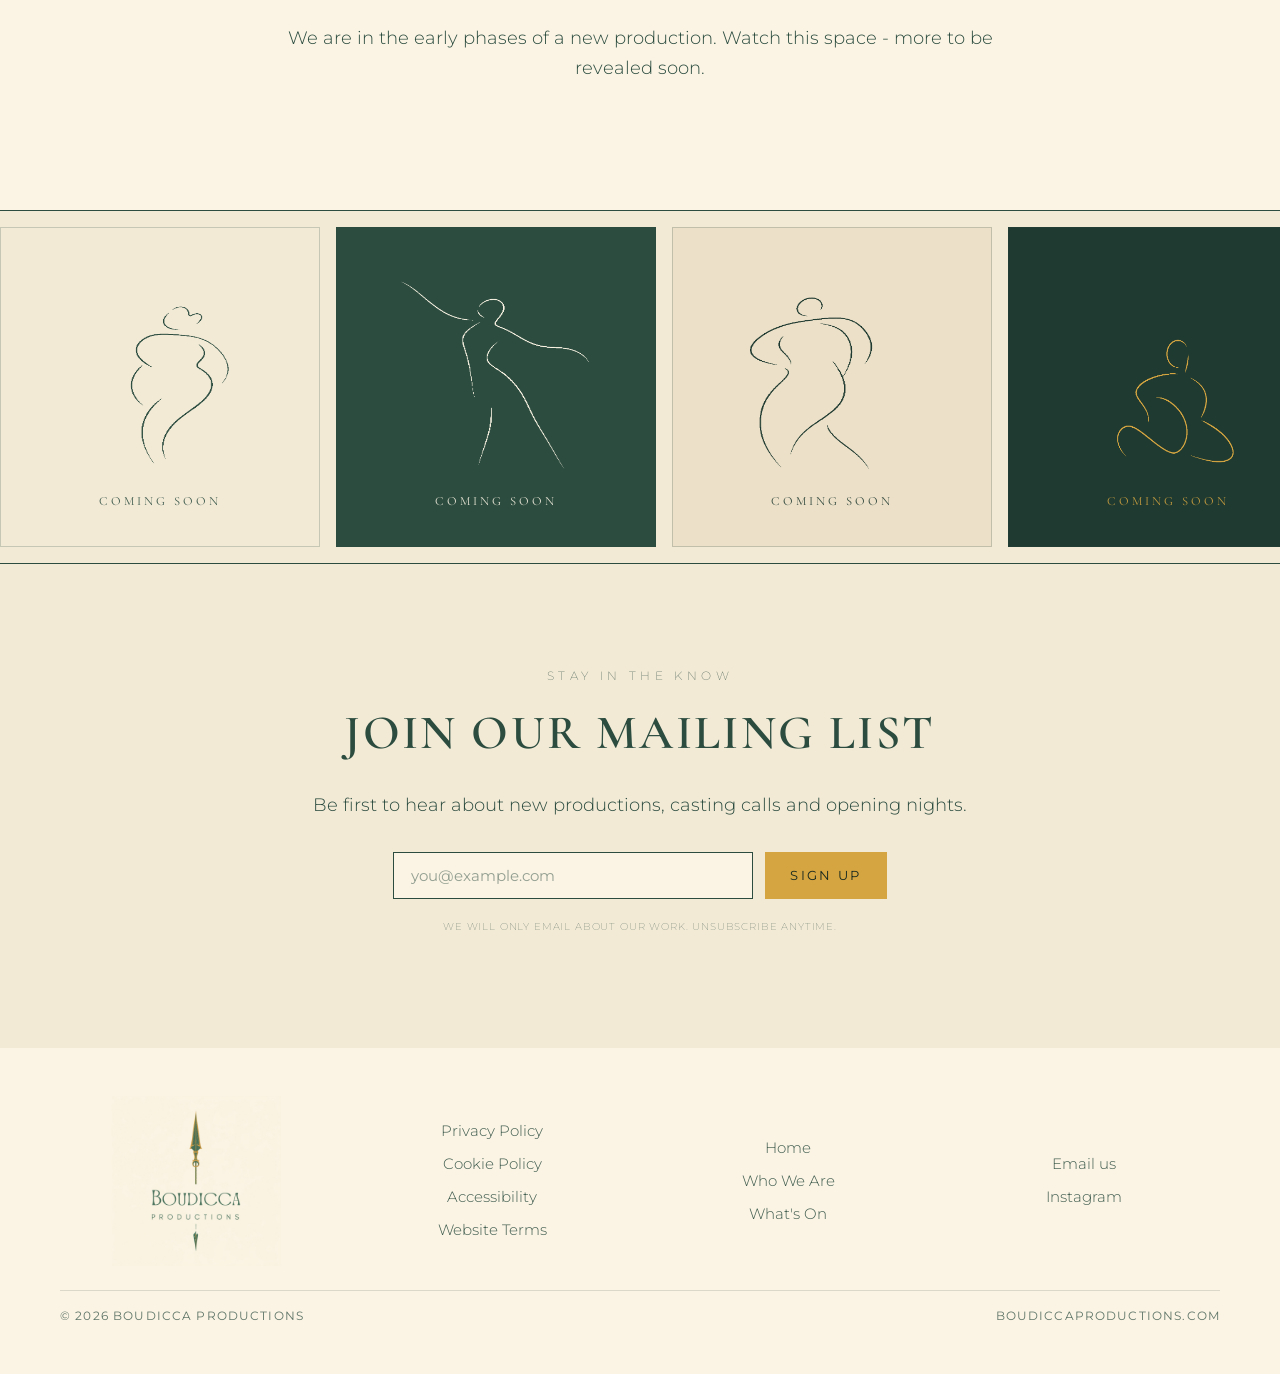
==== commit cc15b1e0: "Add inclusive coming soon carousel" ====
--- a/index.html
+++ b/index.html
@@ -11,7 +11,7 @@
     <link rel="canonical" href="https://boudiccaproductions.com/" />
     <link rel="icon" type="image/png" sizes="32x32" href="assets/img/favicon-32.png" />
     <link rel="apple-touch-icon" sizes="180x180" href="assets/img/favicon-180.png" />
-    <link rel="stylesheet" href="css/style.css" />
+    <link rel="stylesheet" href="css/style.css?v=20260725-1" />
   </head>
   <body>
     <input type="checkbox" id="nav-toggle" class="nav-toggle" aria-label="Open menu" />
@@ -110,30 +110,22 @@
         style="padding-bottom: 0"
         aria-label="Upcoming productions"
       >
-        <!-- MARQUEE: full-bleed, infinite auto-scroll. The track holds TWO identical
-             copies of the slides; the CSS shifts it -50% for a seamless loop, so keep
-             the copies in sync. Placeholder slides (cream/green shades) mark where
-             linked production images will go. Swap each <a> in BOTH copies for a real
-             image link, e.g.
-               <a class="coming-slide" href="/show">
-                 <img src="assets/img/projects/show.jpg" alt="Show title" />
-               </a> -->
+        <!-- Full-bleed, infinitely scrolling coming-soon artwork. The track holds
+             two identical copies of the cards so the animation loops seamlessly. -->
         <div class="marquee" aria-label="Upcoming productions">
           <div class="marquee__track">
             <!-- copy 1 -->
-            <a class="coming-slide shade-c1" href="#"><span>Image + link</span></a>
-            <a class="coming-slide shade-g1" href="#"><span>Image + link</span></a>
-            <a class="coming-slide shade-c2" href="#"><span>Image + link</span></a>
-            <a class="coming-slide shade-g2" href="#"><span>Image + link</span></a>
-            <a class="coming-slide shade-c3" href="#"><span>Image + link</span></a>
-            <a class="coming-slide shade-g3" href="#"><span>Image + link</span></a>
+            <div class="coming-slide shade-c1"><span class="coming-figure coming-figure--one" aria-hidden="true"></span><span class="coming-label">Coming Soon</span></div>
+            <div class="coming-slide shade-g1"><span class="coming-figure coming-figure--two" aria-hidden="true"></span><span class="coming-label">Coming Soon</span></div>
+            <div class="coming-slide shade-c2 line-deep"><span class="coming-figure coming-figure--three" aria-hidden="true"></span><span class="coming-label">Coming Soon</span></div>
+            <div class="coming-slide shade-g2 line-gold"><span class="coming-figure coming-figure--four" aria-hidden="true"></span><span class="coming-label">Coming Soon</span></div>
+            <div class="coming-slide shade-c3"><span class="coming-figure coming-figure--five" aria-hidden="true"></span><span class="coming-label">Coming Soon</span></div>
             <!-- copy 2 (visual duplicate, hidden from assistive tech) -->
-            <a class="coming-slide shade-c1" href="#" aria-hidden="true" tabindex="-1"><span>Image + link</span></a>
-            <a class="coming-slide shade-g1" href="#" aria-hidden="true" tabindex="-1"><span>Image + link</span></a>
-            <a class="coming-slide shade-c2" href="#" aria-hidden="true" tabindex="-1"><span>Image + link</span></a>
-            <a class="coming-slide shade-g2" href="#" aria-hidden="true" tabindex="-1"><span>Image + link</span></a>
-            <a class="coming-slide shade-c3" href="#" aria-hidden="true" tabindex="-1"><span>Image + link</span></a>
-            <a class="coming-slide shade-g3" href="#" aria-hidden="true" tabindex="-1"><span>Image + link</span></a>
+            <div class="coming-slide shade-c1" aria-hidden="true"><span class="coming-figure coming-figure--one"></span><span class="coming-label">Coming Soon</span></div>
+            <div class="coming-slide shade-g1" aria-hidden="true"><span class="coming-figure coming-figure--two"></span><span class="coming-label">Coming Soon</span></div>
+            <div class="coming-slide shade-c2 line-deep" aria-hidden="true"><span class="coming-figure coming-figure--three"></span><span class="coming-label">Coming Soon</span></div>
+            <div class="coming-slide shade-g2 line-gold" aria-hidden="true"><span class="coming-figure coming-figure--four"></span><span class="coming-label">Coming Soon</span></div>
+            <div class="coming-slide shade-c3" aria-hidden="true"><span class="coming-figure coming-figure--five"></span><span class="coming-label">Coming Soon</span></div>
           </div>
         </div>
       </section>
@@ -145,14 +137,20 @@
             Be first to hear about new productions, casting calls and opening
             nights.
           </p>
-          <!-- PLACEHOLDER: set `action` to your mailing-list provider (Mailchimp,
-               MailerLite, Buttondown, Formspree...). Static hosting cannot process
-               the POST itself. -->
-          <form class="signup" action="#" method="post">
-            <label class="sr-only" for="nl-email">Email address</label>
-            <input id="nl-email" type="email" name="email" placeholder="you@example.com" required />
-            <button class="btn btn--cta" type="submit">Sign up</button>
-          </form>
+          <div id="mlb2-43827336" class="ml-subscribe-form ml-subscribe-form-43827336">
+            <div class="row-form">
+              <form class="signup ml-block-form" action="https://assets.mailerlite.com/jsonp/2514480/forms/193180775836813026/subscribe" method="post" target="_blank">
+                <label class="sr-only" for="nl-email">Email address</label>
+                <input id="nl-email" type="email" name="fields[email]" placeholder="you@example.com" autocomplete="email" required />
+                <input type="hidden" name="ml-submit" value="1" />
+                <input type="hidden" name="anticsrf" value="true" />
+                <button class="btn btn--cta" type="submit">Sign up</button>
+              </form>
+            </div>
+            <div class="row-success newsletter__status" style="display: none" tabindex="-1">
+              <p><strong>Nearly there.</strong> Please check your inbox and confirm your subscription.</p>
+            </div>
+          </div>
           <p class="newsletter__note">
             We will only email about our work. Unsubscribe anytime.
           </p>
@@ -201,6 +199,8 @@
         </div>
       </div>
     </footer>
+    <script src="https://groot.mailerlite.com/js/w/webforms.min.js?v83147fa8ce2d95cb73ece7f28b469519"></script>
+    <script src="js/newsletter.js"></script>
     <script>
       (function () {
         var t = document.getElementById("nav-toggle");
--- a/css/style.css
+++ b/css/style.css
@@ -254,6 +254,20 @@
   font-size: 0.65rem;
   opacity: 0.6;
   margin-top: 1.2rem;
+}
+.newsletter__status {
+  margin: 2rem auto 0;
+  max-width: 38rem;
+  width: fit-content;
+  padding: 1.1rem 1.5rem;
+  border: 1px solid var(--forest);
+  border-top: 4px solid var(--gold);
+  background: var(--parchment);
+  box-shadow: 5px 5px 0 rgba(43, 76, 63, 0.12);
+  color: var(--forest);
+}
+.newsletter__status p {
+  margin: 0;
 }
 
 /* ============================================================
@@ -504,14 +518,14 @@
 }
 
 /* ============================================================
-   Coming-soon carousel — placeholder slides (cream/green shades)
-   mark where linked production images will go. Footer-style
-   outline; scrolls horizontally across the page.
+   Coming-soon carousel — single-line portraits in the brand palette.
+   Footer-style outline; scrolls horizontally across the page.
    ============================================================ */
 .marquee {
   width: 100%; /* full-bleed — scrolls across the whole page */
   overflow: hidden;
   border-block: 1px solid var(--forest); /* footer-style outline, full width */
+  background: var(--parchment-shade);
   padding-block: 1rem;
   margin-top: 1.75rem;
 }
@@ -535,13 +549,57 @@
 }
 .coming-slide {
   flex: 0 0 clamp(220px, 42vw, 320px);
-  aspect-ratio: 4 / 3;
+  aspect-ratio: 1;
   margin-right: 1rem; /* per-slide gap keeps the loop maths exact */
-  display: grid;
-  place-items: center;
+  display: flex;
+  flex-direction: column;
+  align-items: center;
+  justify-content: center;
+  gap: 0.35rem;
   text-decoration: none;
   border: 1px solid rgba(43, 76, 63, 0.22);
-  transition: transform 0.2s ease, filter 0.2s ease;
+  color: var(--forest);
+  overflow: hidden;
+  position: relative;
+}
+.coming-figure {
+  width: 72%;
+  height: 70%;
+  display: block;
+  background-color: currentColor;
+  -webkit-mask-image: url("../assets/img/coming-soon-women-v4.png");
+  mask-image: url("../assets/img/coming-soon-women-v4.png");
+  -webkit-mask-repeat: no-repeat;
+  mask-repeat: no-repeat;
+  -webkit-mask-size: 300% 100%;
+  mask-size: 300% 100%;
+}
+.coming-figure--one {
+  -webkit-mask-position: left center;
+  mask-position: left center;
+}
+.coming-figure--two {
+  -webkit-mask-position: center center;
+  mask-position: center center;
+}
+.coming-figure--three {
+  -webkit-mask-position: right center;
+  mask-position: right center;
+}
+.coming-figure--four,
+.coming-figure--five {
+  -webkit-mask-image: url("../assets/img/coming-soon-women-additional.png");
+  mask-image: url("../assets/img/coming-soon-women-additional.png");
+  -webkit-mask-size: 200% 100%;
+  mask-size: 200% 100%;
+}
+.coming-figure--four {
+  -webkit-mask-position: left center;
+  mask-position: left center;
+}
+.coming-figure--five {
+  -webkit-mask-position: right center;
+  mask-position: right center;
 }
 @media (prefers-reduced-motion: reduce) {
   .marquee {
@@ -551,20 +609,21 @@
     animation: none;
   }
 }
-.coming-slide span {
-  font-weight: 200;
-  text-transform: uppercase;
-  letter-spacing: 0.2em;
-  font-size: 0.68rem;
-  opacity: 0.8;
-}
-.coming-slide:hover,
-.coming-slide:focus-visible {
-  transform: translateY(-2px);
-  filter: brightness(0.97);
-  outline: none;
-}
-/* shades — alternating cream and green so the slots read as placeholders */
+.coming-label {
+  font-family: "Cormorant Garamond", serif;
+  font-weight: 400;
+  text-transform: uppercase;
+  letter-spacing: 0.24em;
+  font-size: 0.78rem;
+  opacity: 0.9;
+}
+.marquee .coming-slide.line-gold {
+  color: var(--gold);
+}
+.marquee .coming-slide.line-deep {
+  color: var(--forest-deep);
+}
+/* shades — alternating cream and green for a sketchbook-like rhythm */
 .shade-c1 {
   background: #f3ead6;
   color: var(--forest);
@@ -713,13 +772,207 @@
   letter-spacing: var(--track);
   font-size: 0.68rem;
   opacity: 0.7;
-  margin: 0 0 0.7rem;
+  margin: 0 0 0.2rem;
+}
+.card__job-title {
+  margin: 0 0 0.85rem;
+  font-family: "Cormorant Garamond", Georgia, serif;
+  font-size: 1rem;
+  font-weight: 600;
+  line-height: 1.3;
+  letter-spacing: 0.08em;
+  color: var(--forest-deep);
 }
 .card__bio {
   font-size: 0.95rem;
   font-weight: 300;
   margin-inline: auto;
   max-width: 34ch;
+}
+
+/* Scrapbook portrait template — replace only the placeholder with an image. */
+.team-grid {
+  align-items: start;
+  gap: clamp(2.5rem, 4.5vw, 4rem);
+}
+.profile-photo {
+  --profile-tilt: -0.2deg;
+  position: relative;
+  isolation: isolate;
+  width: min(100% - 1.25rem, 330px);
+  margin: 1.1rem auto 2.2rem;
+  padding: clamp(0.65rem, 1.5vw, 0.9rem);
+  padding-bottom: clamp(1.2rem, 2.5vw, 1.65rem);
+  background: #fffaf0;
+  border: 1px solid rgba(43, 76, 63, 0.11);
+  box-shadow:
+    0 1.2rem 2.5rem rgba(31, 58, 48, 0.1),
+    0 0.2rem 0.45rem rgba(31, 58, 48, 0.08);
+  transform: rotate(var(--profile-tilt));
+}
+.card--profile:nth-child(2) .profile-photo {
+  --profile-tilt: 0.35deg;
+  width: min(100% - 0.75rem, 338px);
+  margin-top: 2.5rem;
+  padding: clamp(0.8rem, 1.7vw, 1rem);
+  padding-bottom: clamp(1rem, 2vw, 1.35rem);
+}
+.card--profile:nth-child(3) .profile-photo {
+  --profile-tilt: -0.3deg;
+  width: min(100% - 1rem, 330px);
+  margin-top: 0.25rem;
+  padding-bottom: clamp(1.5rem, 3vw, 2rem);
+}
+.profile-photo::before,
+.profile-photo::after,
+.profile-photo__tape {
+  content: "";
+  position: absolute;
+  z-index: 2;
+  width: clamp(5.5rem, 9vw, 7.5rem);
+  height: clamp(2rem, 3.5vw, 2.75rem);
+  background:
+    linear-gradient(90deg, rgba(255, 255, 255, 0.08), rgba(255, 250, 222, 0.35)),
+    rgba(213, 190, 137, 0.48);
+  border: 1px solid rgba(122, 103, 63, 0.1);
+  box-shadow: 0 2px 3px rgba(43, 76, 63, 0.08);
+  clip-path: polygon(2% 9%, 98% 0, 96% 92%, 0 100%);
+  pointer-events: none;
+}
+.profile-photo__tape {
+  top: 55%;
+  right: -3.4rem;
+  left: auto;
+  transform: rotate(82deg);
+}
+.profile-photo::before {
+  top: -0.9rem;
+  left: -2.3rem;
+  transform: rotate(-38deg);
+}
+.profile-photo::after {
+  right: auto;
+  bottom: -0.85rem;
+  left: -1.5rem;
+  transform: rotate(32deg);
+}
+.card--profile:nth-child(2) .profile-photo::before {
+  top: -1.15rem;
+  left: 50%;
+  transform: translateX(-50%) rotate(3deg);
+}
+.card--profile:nth-child(2) .profile-photo::after {
+  right: -2.5rem;
+  bottom: 1rem;
+  left: auto;
+  transform: rotate(-66deg);
+}
+.card--profile:nth-child(2) .profile-photo__tape {
+  top: auto;
+  right: auto;
+  bottom: -0.8rem;
+  left: 0.8rem;
+  transform: rotate(18deg);
+}
+.card--profile:nth-child(3) .profile-photo::before {
+  top: 1.2rem;
+  left: -2.65rem;
+  transform: rotate(-68deg);
+}
+.card--profile:nth-child(3) .profile-photo::after {
+  right: -1.9rem;
+  bottom: -0.85rem;
+  left: auto;
+  transform: rotate(-31deg);
+}
+.card--profile:nth-child(3) .profile-photo__tape {
+  top: -0.8rem;
+  right: -1.3rem;
+  left: auto;
+  transform: rotate(19deg);
+}
+.profile-photo .card__photo {
+  position: relative;
+  z-index: 1;
+  display: block;
+  width: 100%;
+  height: auto;
+  aspect-ratio: 3 / 4;
+  object-fit: cover;
+  object-position: center;
+  margin: 0;
+  box-shadow: inset 0 0 0 1px rgba(251, 244, 228, 0.18);
+}
+.card--profile:nth-child(2) .profile-photo .card__photo {
+  object-position: center top;
+}
+.profile-photo__placeholder {
+  display: grid;
+  place-items: center;
+  overflow: hidden;
+  color: rgba(251, 244, 228, 0.88);
+  background:
+    radial-gradient(circle at 72% 24%, rgba(213, 165, 65, 0.22), transparent 25%),
+    linear-gradient(145deg, rgba(255, 255, 255, 0.06), transparent 45%),
+    var(--forest-deep);
+}
+.profile-photo__placeholder::before {
+  content: "";
+  position: absolute;
+  width: 48%;
+  aspect-ratio: 1;
+  top: 17%;
+  left: 26%;
+  border-radius: 50%;
+  background: rgba(243, 234, 214, 0.12);
+  box-shadow: 0 9rem 0 4.1rem rgba(243, 234, 214, 0.1);
+}
+.profile-photo__placeholder span {
+  position: relative;
+  z-index: 1;
+  align-self: end;
+  margin-bottom: 12%;
+  font-size: 0.62rem;
+  font-weight: 300;
+  line-height: 1.7;
+  letter-spacing: 0.28em;
+  text-transform: uppercase;
+}
+
+@media (max-width: 560px) {
+  .profile-photo {
+    width: min(82vw, 310px);
+  }
+  .profile-photo::before {
+    left: -1.6rem;
+  }
+  .profile-photo::after {
+    right: auto;
+    left: -1.1rem;
+  }
+  .card--profile:nth-child(2) .profile-photo,
+  .card--profile:nth-child(3) .profile-photo {
+    width: min(82vw, 310px);
+    margin-top: 1.5rem;
+  }
+  .card--profile:nth-child(2) .profile-photo::after {
+    right: -1.65rem;
+    left: auto;
+  }
+  .card--profile:nth-child(3) .profile-photo::after {
+    right: -1.5rem;
+    left: auto;
+  }
+  .profile-photo__tape {
+    right: -2.45rem;
+    left: auto;
+  }
+  .card--profile:nth-child(3) .profile-photo::before {
+    left: -1.85rem;
+  }
+  .card--profile:nth-child(3) .profile-photo__tape {
+    right: -0.9rem;
+  }
 }
 
 /* photo placeholder shim */
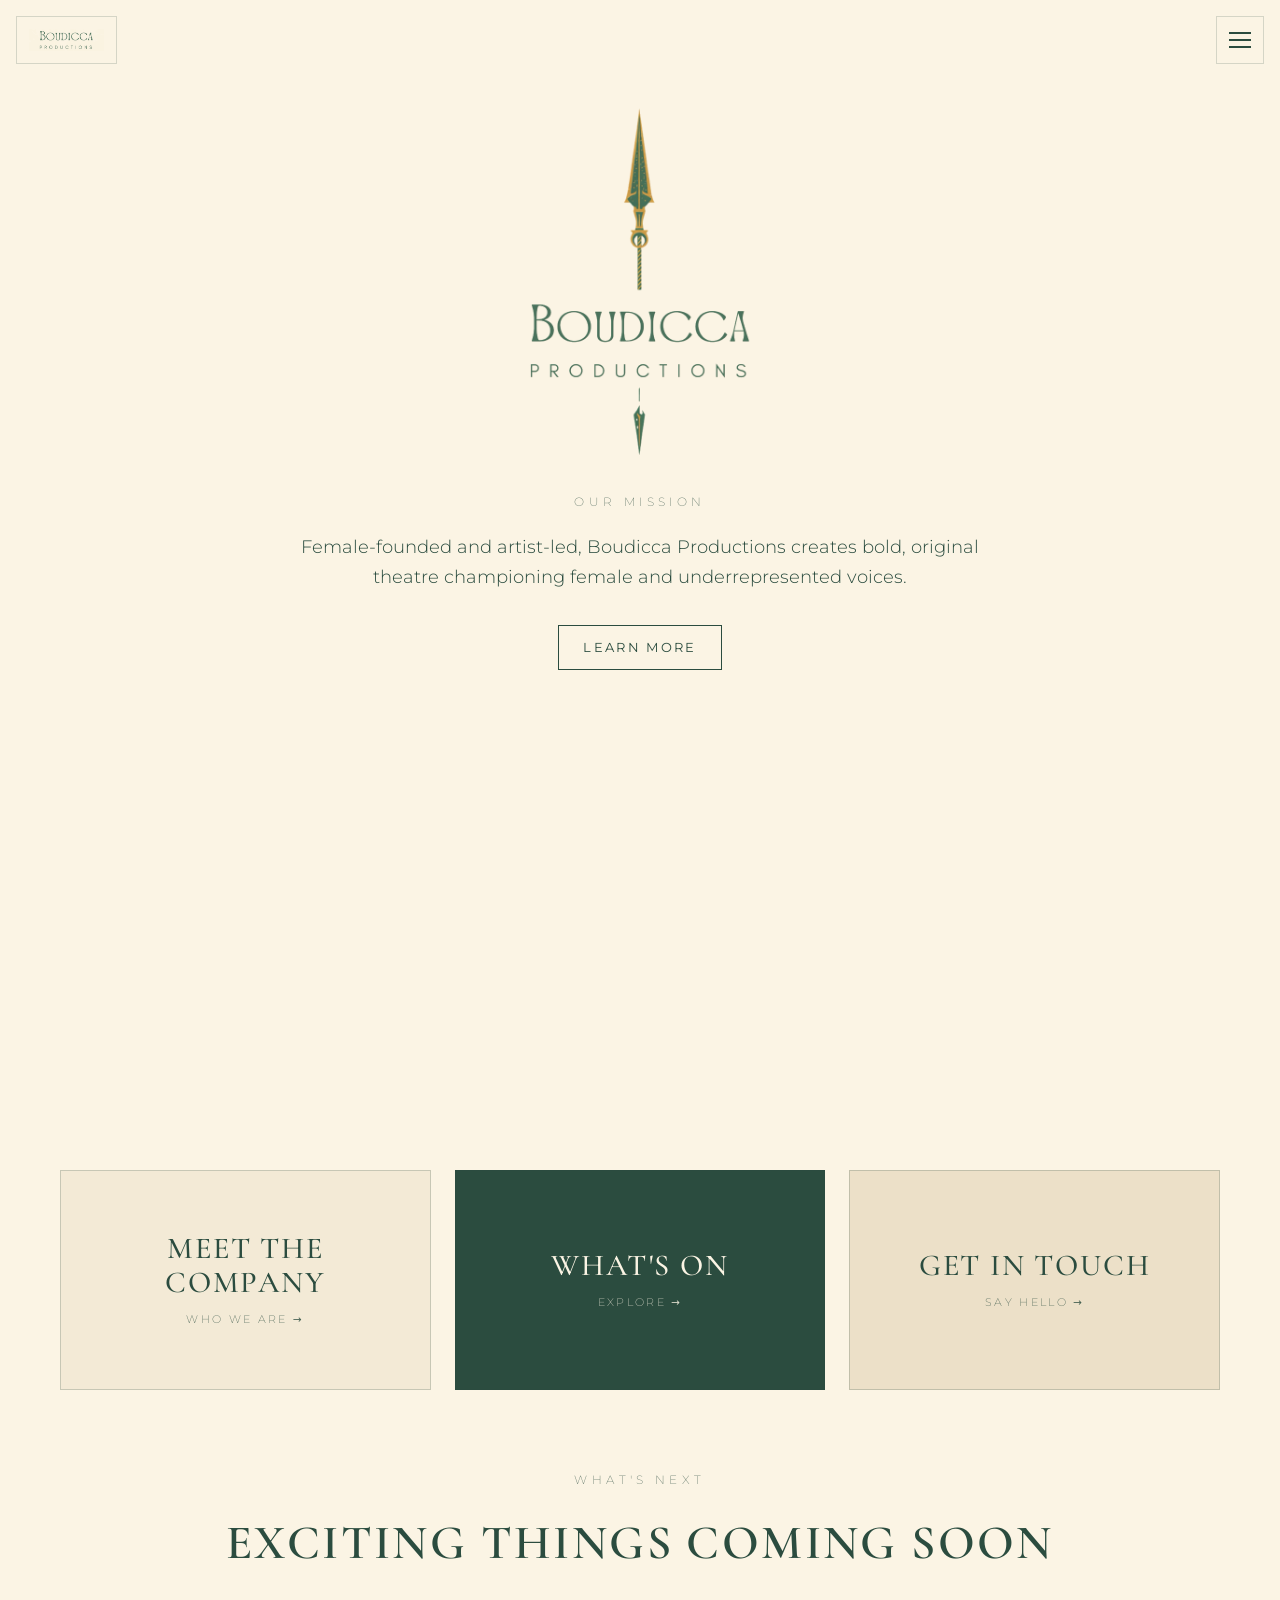
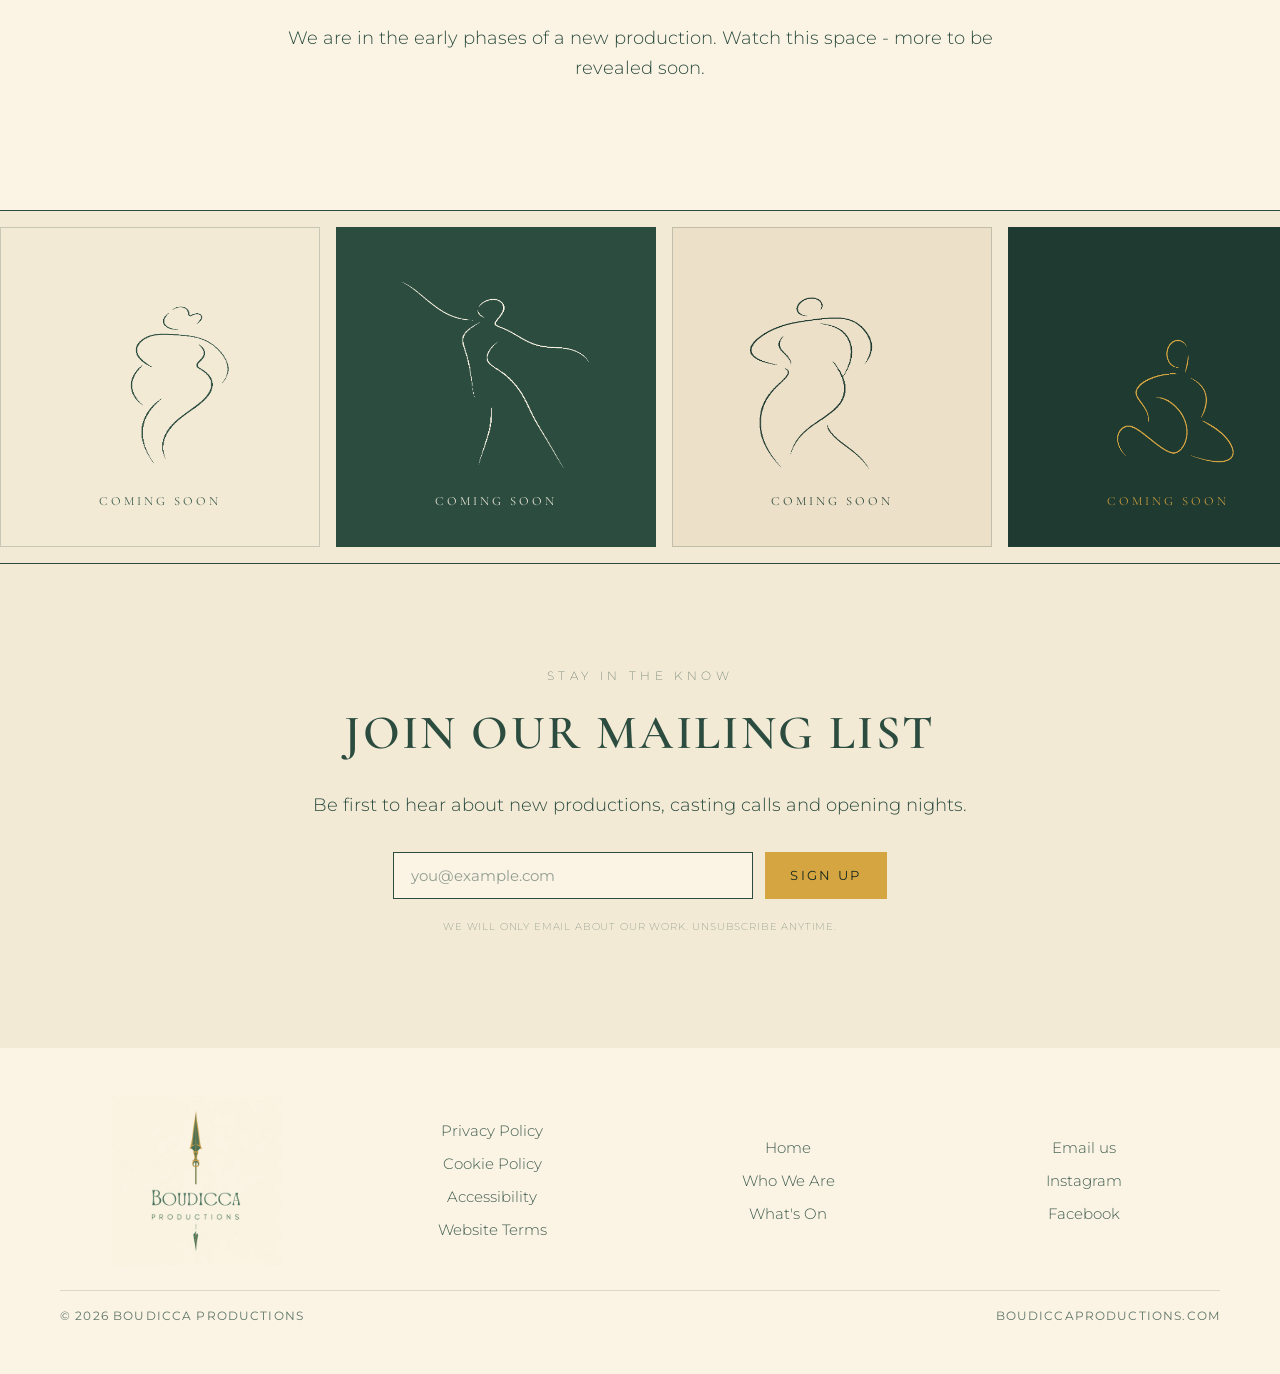
==== commit 64e4a90b: "Add Facebook links across site" ====
--- a/index.html
+++ b/index.html
@@ -190,6 +190,7 @@
             <ul class="footer-list">
               <li><a href="mailto:info@boudiccaproductions.com">Email us</a></li>
               <li><a href="https://www.instagram.com/boudiccaproductions/">Instagram</a></li>
+              <li><a href="https://www.facebook.com/boudiccaproductions">Facebook</a></li>
             </ul>
           </div>
         </div>
